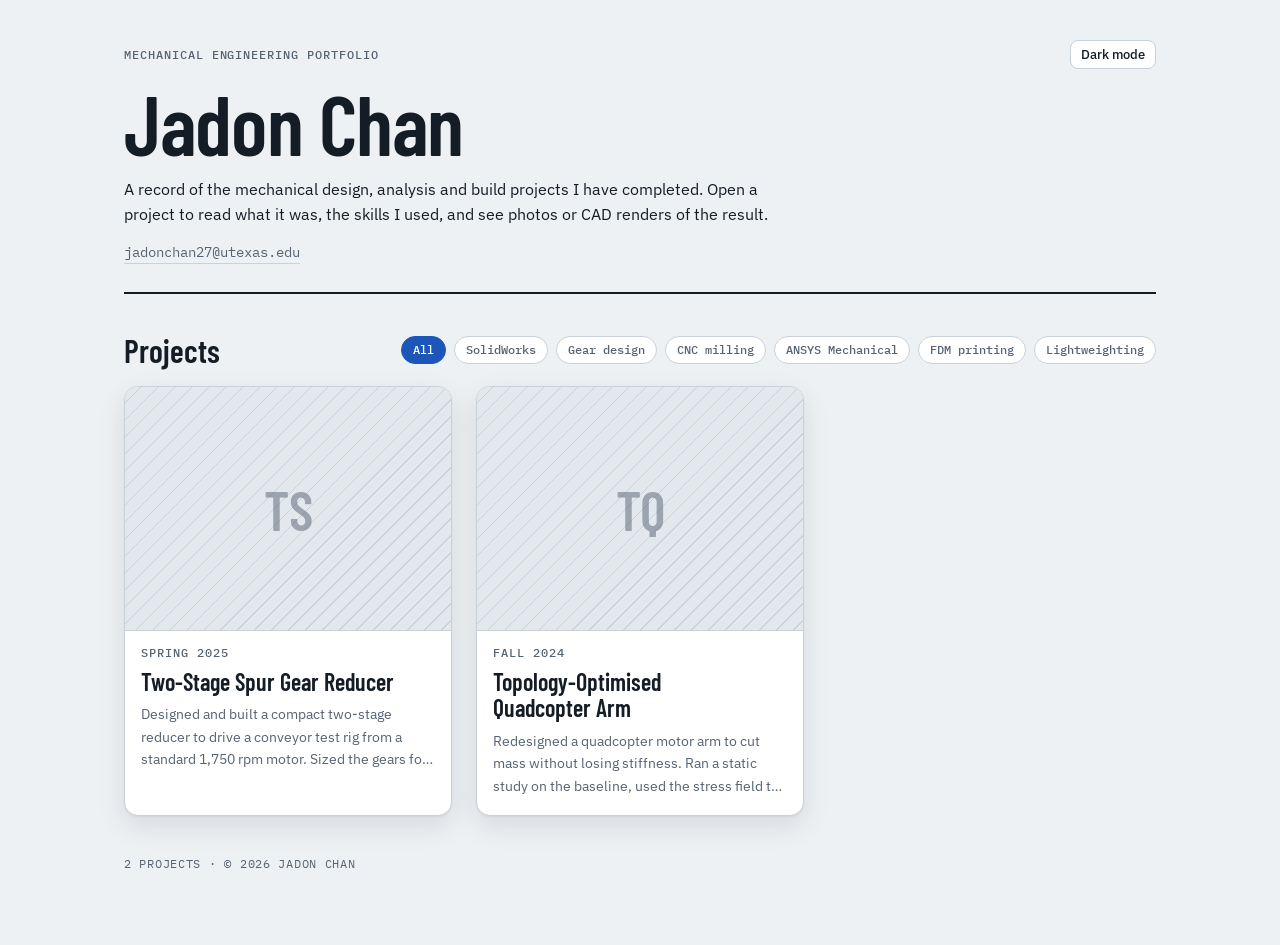
==== index.html @ 86069bed "Add static mechanical engineering portfolio site Builds a GitHub Pages-ready site from the Mechanica" ====
<!doctype html>
<html lang="en">
<head>
  <meta charset="utf-8">
  <meta name="viewport" content="width=device-width, initial-scale=1, viewport-fit=cover">
  <title>Jadon Chan | Mechanical Engineering Portfolio</title>
  <meta name="description" content="Mechanical design, analysis and build projects by Jadon Chan.">
  <meta property="og:title" content="Jadon Chan | Mechanical Engineering Portfolio">
  <meta property="og:description" content="Mechanical design, analysis and build projects by Jadon Chan.">
  <meta property="og:type" content="website">
  <link rel="icon" href="data:image/svg+xml,%3Csvg xmlns='http://www.w3.org/2000/svg' viewBox='0 0 64 64'%3E%3Crect width='64' height='64' rx='12' fill='%231c56b8'/%3E%3Ctext x='32' y='44' font-family='Arial Narrow,Arial,sans-serif' font-weight='700' font-size='32' text-anchor='middle' fill='white'%3EJC%3C/text%3E%3C/svg%3E">
  <link rel="preconnect" href="https://fonts.googleapis.com">
  <link rel="preconnect" href="https://fonts.gstatic.com" crossorigin>
  <link rel="stylesheet" href="https://fonts.googleapis.com/css2?family=Barlow+Condensed:wght@500;600&family=IBM+Plex+Mono:wght@400;500&family=IBM+Plex+Sans:wght@400;500;600&display=swap">
  <link rel="stylesheet" href="styles.css">
</head>
<body>
  <a class="skip" href="#projects">Skip to projects</a>
  <div class="wrap">
    <header class="cover" id="cover">
      <div class="topline">
        <div class="label" id="headline"></div>
        <button class="btn small" type="button" id="theme" aria-label="Toggle dark mode">Theme</button>
      </div>
      <h1 id="name"></h1>
      <p class="prose" id="about"></p>
      <div class="contact" id="contact"></div>
    </header>

    <section class="projects" id="projects" aria-labelledby="projects-title">
      <div class="topbar">
        <h2 class="section-title" id="projects-title">Projects</h2>
        <div class="filters" id="filters" role="group" aria-label="Filter by skill"></div>
      </div>
      <div class="grid" id="grid"></div>
    </section>

    <footer id="footer"></footer>
  </div>

  <noscript><p class="wrap">This portfolio needs JavaScript to show its projects.</p></noscript>
  <script src="data.js"></script>
  <script src="app.js"></script>
</body>
</html>
---- styles.css ----
/* Layout: a cover block, then a filterable grid of project cards. A card opens the
   project as a tall scrolling panel: gallery, title, skills, then the description. */
:root {
  --bg: #eef1f4;
  --surface: #ffffff;
  --sunk: #e3e8ed;
  --ink: #141c26;
  --muted: #566373;
  --line: #c9d1da;
  --accent: #1c56b8;
  --accent-ink: #ffffff;
  --accent-soft: #dde7f6;
  --scrim: rgba(14, 20, 26, .62);
  --shadow: 0 1px 2px rgba(14, 20, 26, .06), 0 10px 28px rgba(14, 20, 26, .10);
  --display: "Barlow Condensed", "Arial Narrow", "Helvetica Neue", Arial, sans-serif;
  --body: "IBM Plex Sans", "Segoe UI", system-ui, sans-serif;
  --mono: "IBM Plex Mono", ui-monospace, Consolas, "Courier New", monospace;
  color-scheme: light;
}
@media (prefers-color-scheme: dark) {
  :root:not([data-theme="light"]) {
    --bg: #0e141a; --surface: #151d26; --sunk: #0a0f14; --ink: #e7ecf2; --muted: #93a1b1;
    --line: #2a3644; --accent: #7fb0ff; --accent-ink: #0b1420; --accent-soft: #1c2b40;
    --scrim: rgba(0, 0, 0, .72); --shadow: 0 10px 28px rgba(0, 0, 0, .45); color-scheme: dark;
  }
}
:root[data-theme="dark"] {
  --bg: #0e141a; --surface: #151d26; --sunk: #0a0f14; --ink: #e7ecf2; --muted: #93a1b1;
  --line: #2a3644; --accent: #7fb0ff; --accent-ink: #0b1420; --accent-soft: #1c2b40;
  --scrim: rgba(0, 0, 0, .72); --shadow: 0 10px 28px rgba(0, 0, 0, .45); color-scheme: dark;
}

*, *::before, *::after { box-sizing: border-box; }
html { -webkit-text-size-adjust: 100%; }
body { margin: 0; background: var(--bg); color: var(--ink); font: 400 16px/1.6 var(--body); }
img { max-width: 100%; }
h1, h2, h3, p, figure { margin: 0; }
a { color: var(--accent); }
:focus-visible { outline: 2px solid var(--accent); outline-offset: 2px; }

.wrap { max-width: 1080px; margin-inline: auto; padding: 40px 16px 72px; display: flex; flex-direction: column; gap: 40px; }
@media (min-width: 640px) { .wrap { padding-inline: 24px; } }
.skip { position: absolute; left: -999px; top: 8px; padding: 8px 12px; background: var(--surface); border-radius: 8px; z-index: 10; }
.skip:focus { left: 8px; }

.label { font: 500 12px/1.3 var(--mono); letter-spacing: .08em; text-transform: uppercase; color: var(--muted); }
.prose { white-space: pre-line; max-width: 65ch; overflow-wrap: anywhere; }

/* Cover */
.cover { display: flex; flex-direction: column; gap: 14px; border-bottom: 2px solid var(--ink); padding-bottom: 28px; }
.topline { display: flex; justify-content: space-between; align-items: center; gap: 12px; }
.cover h1 { font: 600 clamp(44px, 9vw, 84px)/.95 var(--display); letter-spacing: -.01em; text-wrap: balance; overflow-wrap: anywhere; }
.contact { display: flex; flex-wrap: wrap; gap: 8px 18px; font: 400 14px/1.5 var(--mono); }
.contact a { color: var(--muted); text-decoration: none; border-bottom: 1px solid var(--line); overflow-wrap: anywhere; }
.contact a:hover { color: var(--accent); border-color: var(--accent); }

/* Buttons */
.btn { white-space: nowrap; font: 500 14px/1 var(--body); padding: 10px 14px; border: 1px solid var(--line); border-radius: 8px; background: var(--surface); color: var(--ink); cursor: pointer; transition: border-color .15s, transform .15s; }
.btn:hover { border-color: var(--accent); }
.btn:active { transform: scale(.97); }
.btn.small { padding: 7px 10px; font-size: 13px; }

/* Project grid */
.projects { display: flex; flex-direction: column; gap: 20px; }
.topbar { display: flex; flex-wrap: wrap; gap: 12px 16px; align-items: center; justify-content: space-between; }
.section-title { font: 600 32px/1 var(--display); }
.filters { display: flex; flex-wrap: wrap; gap: 8px; }
.filter { font: 500 12px/1 var(--mono); padding: 7px 11px; border-radius: 999px; border: 1px solid var(--line); background: var(--surface); color: var(--muted); cursor: pointer; }
.filter:hover { border-color: var(--accent); color: var(--accent); }
.filter[aria-pressed="true"] { background: var(--accent); border-color: var(--accent); color: var(--accent-ink); }

.grid { display: grid; grid-template-columns: repeat(auto-fill, minmax(260px, 1fr)); gap: 24px; }
.card { display: flex; flex-direction: column; min-width: 0; background: var(--surface); border: 1px solid var(--line); border-radius: 14px; overflow: hidden; box-shadow: var(--shadow); color: var(--ink); text-decoration: none; transition: transform .2s ease, border-color .2s ease; }
.card:hover { border-color: var(--accent); transform: translateY(-4px); }
.card:hover .name { color: var(--accent); }
.card .pic { aspect-ratio: 4 / 3; overflow: hidden; background: var(--sunk); border-bottom: 1px solid var(--line); }
.card .pic img { display: block; width: 100%; height: 100%; object-fit: cover; transition: transform .4s ease; }
.card:hover .pic img { transform: scale(1.05); }
.card .pic.none { display: grid; place-items: center; background: repeating-linear-gradient(135deg, transparent 0 11px, var(--line) 11px 12px) var(--sunk); }
.card .pic.none span { font: 600 56px/1 var(--display); color: var(--muted); opacity: .5; }
.card .body { display: flex; flex-direction: column; gap: 8px; padding: 14px 16px 18px; }
.card .name { font: 600 24px/1.1 var(--display); text-wrap: balance; overflow-wrap: anywhere; }
.card .teaser { font-size: 14px; color: var(--muted); display: -webkit-box; -webkit-line-clamp: 3; -webkit-box-orient: vertical; overflow: hidden; }
.empty { padding: 40px 20px; border: 1px dashed var(--muted); text-align: center; color: var(--muted); }
footer { font: 400 12px/1.4 var(--mono); color: var(--muted); letter-spacing: .06em; text-transform: uppercase; }

/* Project panel */
dialog { color: var(--ink); }
.over { width: 100vw; height: 100vh; height: 100dvh; max-width: none; max-height: none; margin: 0; border: 0; padding: 24px 12px 56px; background: var(--scrim); overflow-y: auto; overscroll-behavior: contain; }
.over::backdrop { background: transparent; }
.over[open] { animation: fade .25s ease; }
.panel { max-width: 860px; margin-inline: auto; background: var(--surface); border: 1px solid var(--line); border-radius: 16px; box-shadow: var(--shadow); }
.panel-head { position: sticky; top: 0; z-index: 1; display: flex; flex-wrap: wrap; gap: 8px 16px; justify-content: space-between; align-items: center; padding: 10px 20px; background: var(--surface); border-bottom: 1px solid var(--line); border-radius: 16px 16px 0 0; }
.panel-head .right { display: flex; flex-wrap: wrap; gap: 10px; align-items: center; }
.panel-body { display: flex; flex-direction: column; gap: 24px; padding: 24px 20px 36px; }
@media (min-width: 640px) { .panel-body { padding: 32px 36px 48px; } }
.panel-body h2 { font: 600 clamp(34px, 6vw, 52px)/1 var(--display); text-wrap: balance; overflow-wrap: anywhere; }
.prose.long { font-size: 17px; line-height: 1.7; max-width: 68ch; }
.tags { display: flex; flex-wrap: wrap; gap: 8px; }
.tag { font: 500 13px/1 var(--mono); padding: 7px 11px; border-radius: 999px; background: var(--accent-soft); color: var(--accent); }
.block { display: flex; flex-direction: column; gap: 10px; }

.media { display: flex; flex-direction: column; gap: 10px; min-width: 0; }
.stage { display: block; width: 100%; aspect-ratio: 16 / 10; padding: 0; border: 1px solid var(--line); border-radius: 10px; overflow: hidden; background: var(--sunk); cursor: zoom-in; }
.stage img { display: block; width: 100%; height: 100%; object-fit: contain; }
.caption { font-size: 13px; color: var(--muted); overflow-wrap: anywhere; }
.thumbs { display: flex; flex-wrap: wrap; gap: 8px; }
.thumb { width: 60px; height: 60px; padding: 0; border: 1px solid var(--line); border-radius: 8px; overflow: hidden; background: var(--sunk); cursor: pointer; transition: transform .15s; }
.thumb:hover { transform: translateY(-2px); }
.thumb[aria-current="true"] { outline: 2px solid var(--accent); outline-offset: 1px; }
.thumb img { display: block; width: 100%; height: 100%; object-fit: cover; }
.pager { display: flex; justify-content: space-between; gap: 10px; border-top: 1px solid var(--line); padding-top: 20px; }

/* Lightbox */
.lightbox { background: transparent; border: 0; padding: 0; width: 100vw; height: 100vh; max-width: 100vw; max-height: 100vh; }
.lightbox::backdrop { background: rgba(0, 0, 0, .9); }
.lightbox .inner { width: 100%; height: 100%; display: grid; grid-template-rows: minmax(0, 1fr) auto; gap: 12px; padding: 16px; }
.lightbox img { width: 100%; height: 100%; object-fit: contain; min-height: 0; }
.lightbox .bar { display: flex; flex-wrap: wrap; gap: 10px; align-items: center; justify-content: center; color: #fff; font-size: 14px; }
.lightbox .bar .cap { flex: 1 1 200px; min-width: 0; overflow-wrap: anywhere; text-align: center; }
.lightbox[open] img { animation: zoom .28s cubic-bezier(.2, .7, .2, 1); }

/* Motion */
.stage img.swap { animation: fade .3s ease; }
.anim .reveal { animation: rise .55s cubic-bezier(.2, .7, .2, 1) backwards; animation-delay: calc(var(--i, 0) * 80ms + var(--base, 0ms)); }
.panel.anim { --base: 250ms; }
@keyframes rise { from { opacity: 0; transform: translateY(16px); } }
@keyframes fade { from { opacity: 0; } }
@keyframes zoom { from { opacity: 0; transform: scale(.92); } }
@media (prefers-reduced-motion: reduce) {
  .anim .reveal, .lightbox[open] img { animation-name: fade; }
  .card, .card .pic img, .btn, .thumb { transition: none; }
}
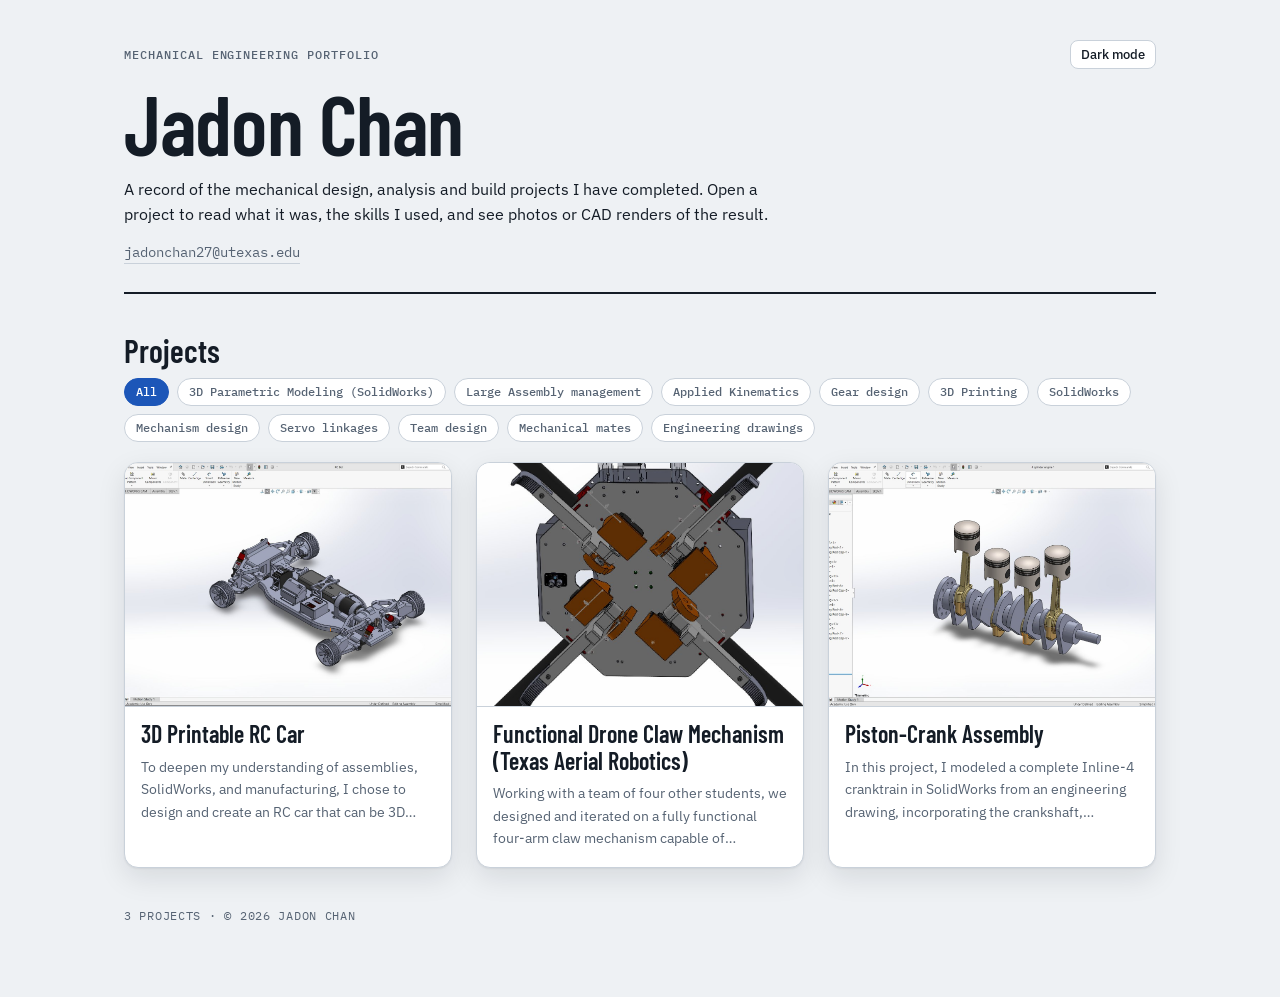
==== commit 04bb42e9: "Version asset URLs so browsers load updates immediately Co-Authored-By: Claude Opus 5.5 (1M context)" ====
--- a/index.html
+++ b/index.html
@@ -12,7 +12,7 @@
   <link rel="preconnect" href="https://fonts.googleapis.com">
   <link rel="preconnect" href="https://fonts.gstatic.com" crossorigin>
   <link rel="stylesheet" href="https://fonts.googleapis.com/css2?family=Barlow+Condensed:wght@500;600&family=IBM+Plex+Mono:wght@400;500&family=IBM+Plex+Sans:wght@400;500;600&display=swap">
-  <link rel="stylesheet" href="styles.css">
+  <link rel="stylesheet" href="styles.css?v=202610062036">
 </head>
 <body>
   <a class="skip" href="#projects">Skip to projects</a>
@@ -39,7 +39,7 @@
   </div>
 
   <noscript><p class="wrap">This portfolio needs JavaScript to show its projects.</p></noscript>
-  <script src="data.js"></script>
-  <script src="app.js"></script>
+  <script src="data.js?v=202610062036"></script>
+  <script src="app.js?v=202610062036"></script>
 </body>
 </html>
--- a/styles.css
+++ b/styles.css
@@ -99,6 +99,8 @@
 .tags { display: flex; flex-wrap: wrap; gap: 8px; }
 .tag { font: 500 13px/1 var(--mono); padding: 7px 11px; border-radius: 999px; background: var(--accent-soft); color: var(--accent); }
 .block { display: flex; flex-direction: column; gap: 10px; }
+.block.sub { gap: 14px; border-top: 1px solid var(--line); padding-top: 24px; }
+.block.sub h3 { font: 600 28px/1.1 var(--display); }
 
 .media { display: flex; flex-direction: column; gap: 10px; min-width: 0; }
 .stage { display: block; width: 100%; aspect-ratio: 16 / 10; padding: 0; border: 1px solid var(--line); border-radius: 10px; overflow: hidden; background: var(--sunk); cursor: zoom-in; }
